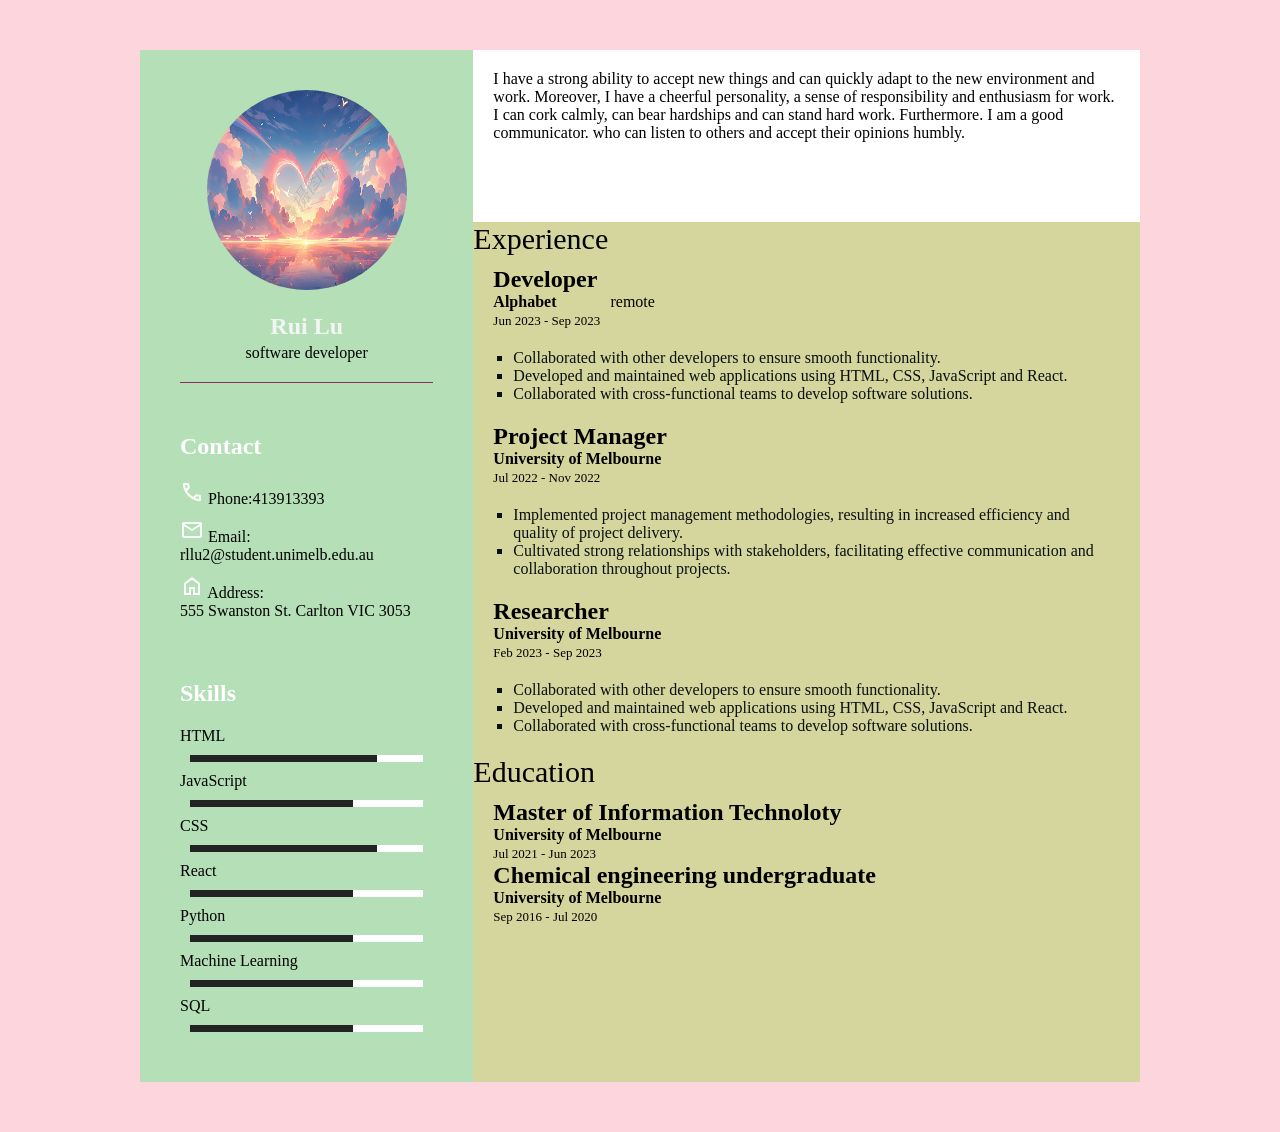
==== index.html @ f880b2fc "Update index.html" ====
<!DOCTYPE html>
<html lang="en">
<head>
    <meta charset="UTF-8">
    <meta name="viewport" content="width=device-width, initial-scale=1.0">
    <link rel="stylesheet" type="text/css" href="style.css">
    <link href="https://fonts.googleapis.com/css2?family=Material+Symbols+Outlined" rel="stylesheet" />
    <title>Document</title>
    
</head>
<body>
    <div class="container">
        <div class="left_side">
            <div class="profile">
                <img src="rui.png" alt="error">
                <h2>Rui Lu</h2>
                <span>software developer</span>
            </div>
            <div class="myInfo">
                <h3 class="title">Contact</h3>
                    <ul>
                        <li>
                            <span class="material-symbols-outlined">call</span>
                            <span>Phone:413913393</span>
                        </li>
                        <li>
                            <span class="material-symbols-outlined">mail</span>
                            <span>Email:<br>rllu2@student.unimelb.edu.au</span>
                        </li>
                        <li>
                            <span class="material-symbols-outlined">home</span>
                            <span>Address:<br>555 Swanston St. Carlton VIC 3053</span>
                        </li>
                    </ul>
            </div>
            <div class="myInfo">
                <h3 class="title">Skills</h3>
                <ul>
                    <li>HTML</li>
                    <span class="percent">
                        <div style="width: 80%;"></div>
                    </span>
                    <li>JavaScript</li>
                    <span class="percent">
                        <div style="width: 70%;"></div>
                    </span>
                    <li>CSS</li>
                    <span class="percent">
                        <div style="width: 80%;"></div>
                    </span>
                    <li>React</li>
                    <span class="percent">
                        <div style="width: 70%;"></div>
                    </span>
                    <li>Python</li>
                    <span class="percent">
                        <div style="width: 70%;"></div>
                    </span>
                    <li>Machine Learning</li>
                    <span class="percent">
                        <div style="width: 70%;"></div>
                    </span>
                    <li>SQL</li>
                    <span class="percent">
                        <div style="width: 70%;"></div>
                    </span>
                </ul>
            </div>
        </div>
        <div class="right_side">
            <div class="right_top">
                <div class="title"></div>
                <div class="about">
                    I have a strong ability to accept new things and can quickly adapt to the new
                    environment and work. Moreover, I have a cheerful personality, a sense of
                    responsibility and enthusiasm for work. I can cork calmly, can bear hardships and
                    can stand hard work. Furthermore. I am a good communicator. who can listen to
                    others and accept their opinions humbly.
                </div>
            </div>
            <div class="right_bottom">
                <div class="experience">
                    <div class="title">Experience</div>
                    <ul class="ex_table">
                        <li>
                            <h3>Developer</h3>
                            <span class="company">Alphabet</span>
                            <span style="margin-left: 50px;">remote</span>
                            <br>
                            <span class="time">Jun 2023 - Sep 2023</span>
                            <ul class="tasks">
                                <li>Collaborated with other developers to ensure smooth functionality.</li>
                                <li>Developed and maintained web applications using HTML, CSS, JavaScript
                                    and React.</li>
                                <li>Collaborated with cross-functional teams to develop software solutions.</li>
                            </ul>
                        </li>
                        <li>
                            <h3>Project Manager</h3>
                            <span class="company">University of Melbourne</span>
                            <br>
                            <span class="time">Jul 2022 - Nov 2022</span>
                            <ul class="tasks">
                                <li>Implemented project management methodologies, resulting in increased
                                    efficiency and quality of project delivery.</li>
                                <li>Cultivated strong relationships with stakeholders, facilitating effective
                                    communication and collaboration throughout projects.</li>
                            </ul>
                        </li>
                        <li>
                            <h3>Researcher</h3>
                            <span class="company">University of Melbourne</span>
                            <br>
                            <span class="time">Feb 2023 - Sep 2023</span>
                            <ul class="tasks">
                                <li>Collaborated with other developers to ensure smooth functionality.</li>
                                <li>Developed and maintained web applications using HTML, CSS, JavaScript
                                    and React.</li>
                                <li>Collaborated with cross-functional teams to develop software solutions.</li>
                            </ul>
                        </li>
                    </ul>
                </div>
                <div class="experience">
                    <div class="title">Education</div>
                    <ul class="ex_table">
                        <li>
                            <h3>Master of Information Technoloty</h3>
                            <span class="company">University of Melbourne</span>
                            <br>
                            <span class="time">Jul 2021 - Jun 2023</span>
                        </li>
                        <li>
                            <h3>Chemical engineering undergraduate</h3>
                            <span class="company">University of Melbourne</span>
                            <br>
                            <span class="time">Sep 2016 - Jul 2020</span>
                        </li>
                    </ul>
                </div>
                
            </div>
        </div>
    </div>
</body>
</html>
---- style.css ----
*{
    margin: 0;
    padding: 0;
    box-sizing: border-box;
}

body{
    background-color: rgb(252, 214, 220);
    display: flex;
    justify-content: center;
    align-items: center;
    min-height: 100vh;
    box-shadow: 0 35px 55px rgba(0, 0, 0, 0.1);
}
.container{
    position: relative;
    width: 100%;
    max-width: 1000px;
    min-height: 1000px;
    background-color: #fff;
    margin: 50px;
    display: grid;
    grid-template-columns: 1fr 2fr;
}
.container .left_side{
    position: relative;
    background-color: rgb(181, 223, 182);
    padding: 40px;
}
.container .right_side{
    position: relative;
    background-color: rgb(213, 214, 157);
    padding: 0;
    display: grid;
    grid-template-rows: 1fr 5fr;
}
.profile{
    position: relative;
    display: flex;
    flex-direction: column;
    align-items: center;
    padding-bottom: 20px;
    border-bottom: 1px solid rgb(142, 43, 95);
}
.profile img{
    width: 200px;
    height: 200px;
    border-radius: 50%;
}

.profile h2{
    color: rgb(243, 245, 245);
    font-size: 1.5em;
    margin-top: 20px;
    text-align: center;
    font-weight: 600;
    line-height: 1.4em;
}

.profile h2 span{
    font-size: 0.8em;
    font-weight: 300;
}
.myInfo{
    padding-top: 50px;
}
.myInfo .title{
    color: #fff;
    margin-bottom: 20px;
}
.myInfo ul{
    position: relative;
    list-style-type: none;
}
.myInfo ul li{
    position: relative;
    
    margin: 10px 0;
}
.myInfo .material-symbols-outlined{
    display: inline-block;
    color: #fff;
}
.myInfo .percent{
    position: relative;
    margin: 10px;
    height: 7px;
    display: block;
    background-color: #fff;
}
.myInfo .percent div{
    position: absolute;
    margin: 0%;
    height: 100%;
    background-color: #242323;
}
.right_side .right_top{
    background-color: #fff;
    width: 100%;
    height: 100%;
    padding: 20px;
}
.right_side .right_bottom .percent{
    position: relative; 
    margin-top: 5px;
    width: 100%;
    height: 6px;
    display: block;
    background-color: #fff;
}
.right_side .right_bottom .percent div{
    position: absolute;
    top: 0;
    left: 0;
    height: 100%;
    background-color: black;
}
.right_bottom .title{
    font-size: 30px;

}
.experience .ex_table{
    position: relative;
    margin: 10px 20px;
    list-style-type: none;
}
.tasks{
    position: relative;
    margin: 20px;
    color: #09100f;
    list-style-type:square;
}
.right_bottom .company{
    font-weight: bold;
}
.right_bottom .time{
    font-size: 13px;
}
h3{
    font-size: 24px;
}
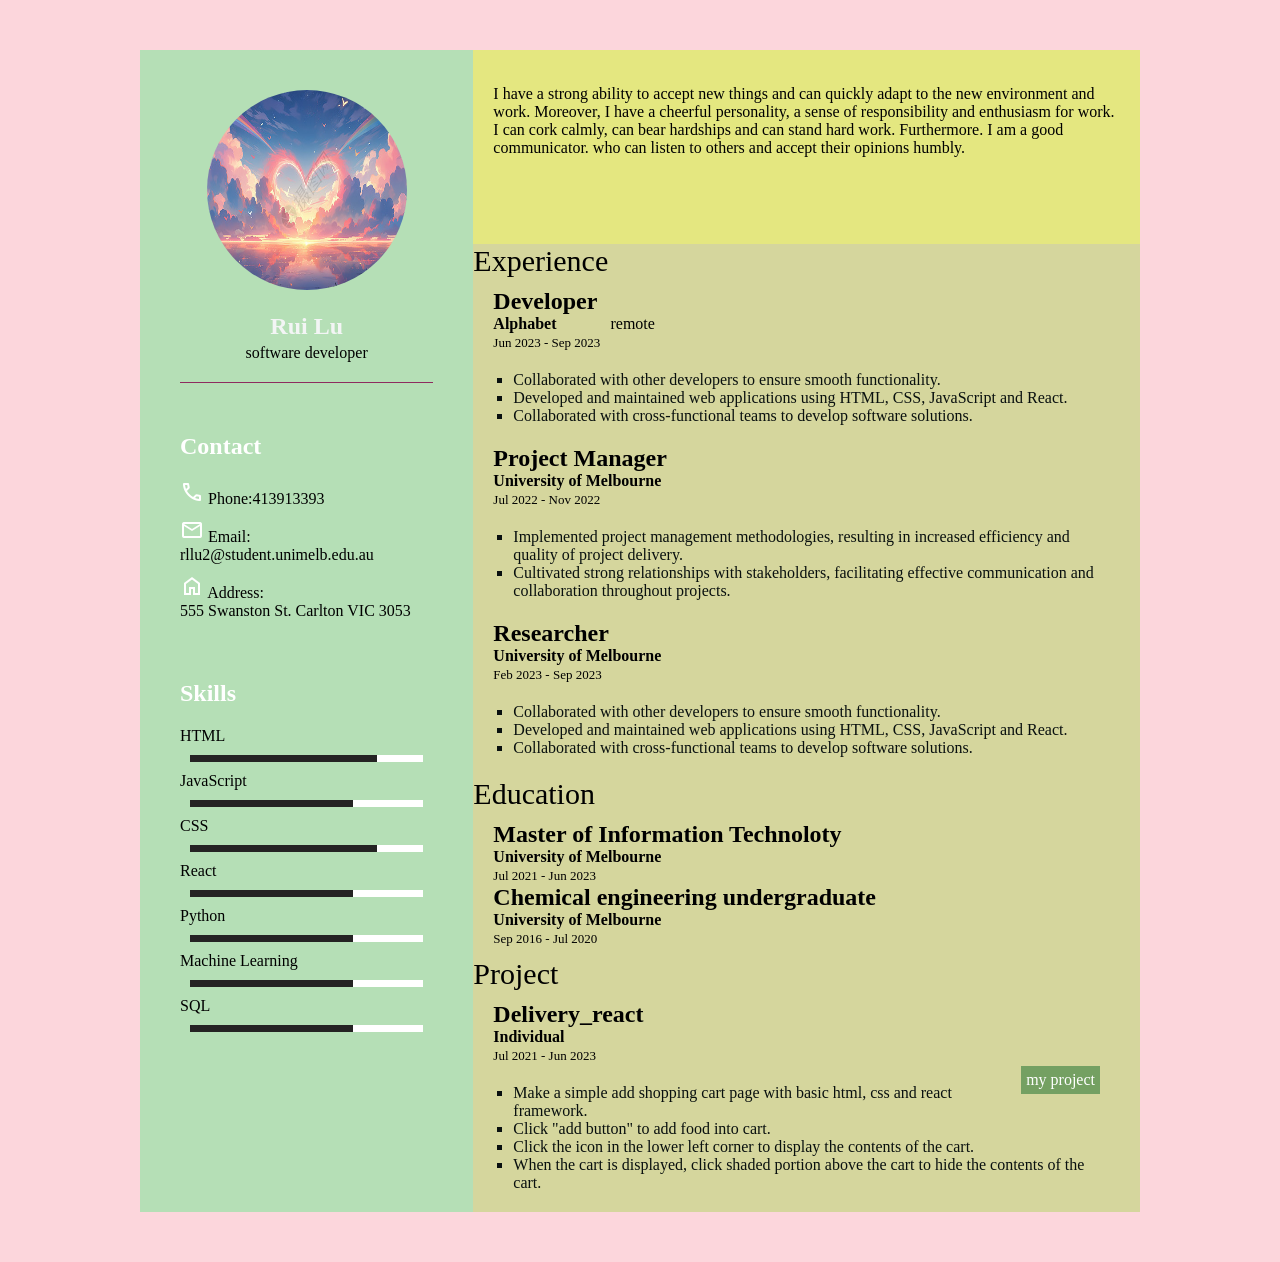
==== commit c07b1374: "update project" ====
--- a/index.html
+++ b/index.html
@@ -138,7 +138,31 @@
                         </li>
                     </ul>
                 </div>
-                
+                <div class="experience">
+                    <div class="title">Project</div>
+                    <ul class="ex_table">
+                        <li>
+                            <h3>Delivery_react</h3>
+                            <span class="company">Individual</span>
+                            <br>
+                            <span class="time">Jul 2021 - Jun 2023</span>
+                            <a class="link" href="https://rui030303.github.io/delivery_react/" role="button">my project</a>
+                            <ul class="tasks">
+                                <li>Make a simple add shopping cart page with basic html, css and react framework.</li>
+                                <li>Click "add button" to add food into cart.</li>
+                                <li>Click the icon in the lower left corner to display the contents of the cart.</li>
+                                <li>When the cart is displayed, click shaded portion above the cart  to hide 
+                                    the contents of the cart.</li>
+                            </ul>
+                        </li>
+                        <!-- <li>
+                            <h3>Chemical engineering undergraduate</h3>
+                            <span class="company">University of Melbourne</span>
+                            <br>
+                            <span class="time">Sep 2016 - Jul 2020</span>
+                        </li> -->
+                    </ul>
+                </div>
             </div>
         </div>
     </div>
--- a/style.css
+++ b/style.css
@@ -95,10 +95,19 @@
     background-color: #242323;
 }
 .right_side .right_top{
-    background-color: #fff;
+    background-color: #e4e780;
     width: 100%;
     height: 100%;
-    padding: 20px;
+    padding: 35px 20px;
+}
+.right_bottom .link{
+    box-sizing: border-box;
+    margin: 20px;
+    text-decoration: none;
+    padding: 5px;
+    background-color:rgb(116, 160, 98);
+    color: white;
+    float: right;
 }
 .right_side .right_bottom .percent{
     position: relative; 
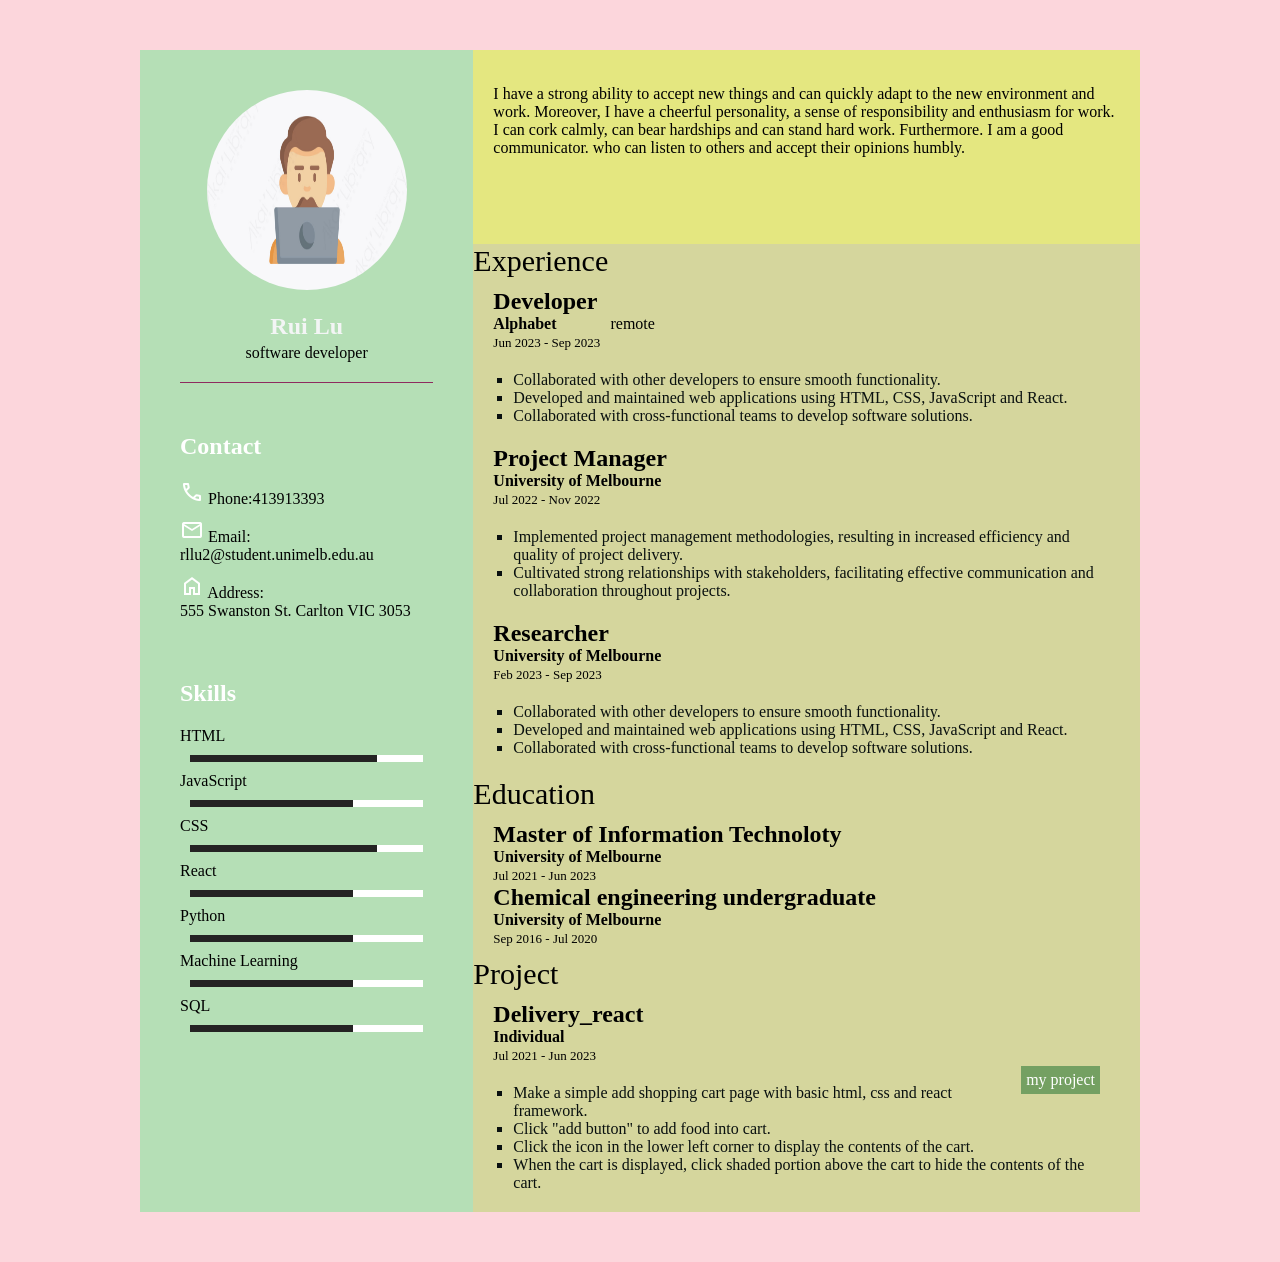
==== commit 6df306b3: "update photo" ====
--- a/index.html
+++ b/index.html
@@ -12,7 +12,7 @@
     <div class="container">
         <div class="left_side">
             <div class="profile">
-                <img src="rui.png" alt="error">
+                <img src="programmer.jpg" alt="error">
                 <h2>Rui Lu</h2>
                 <span>software developer</span>
             </div>
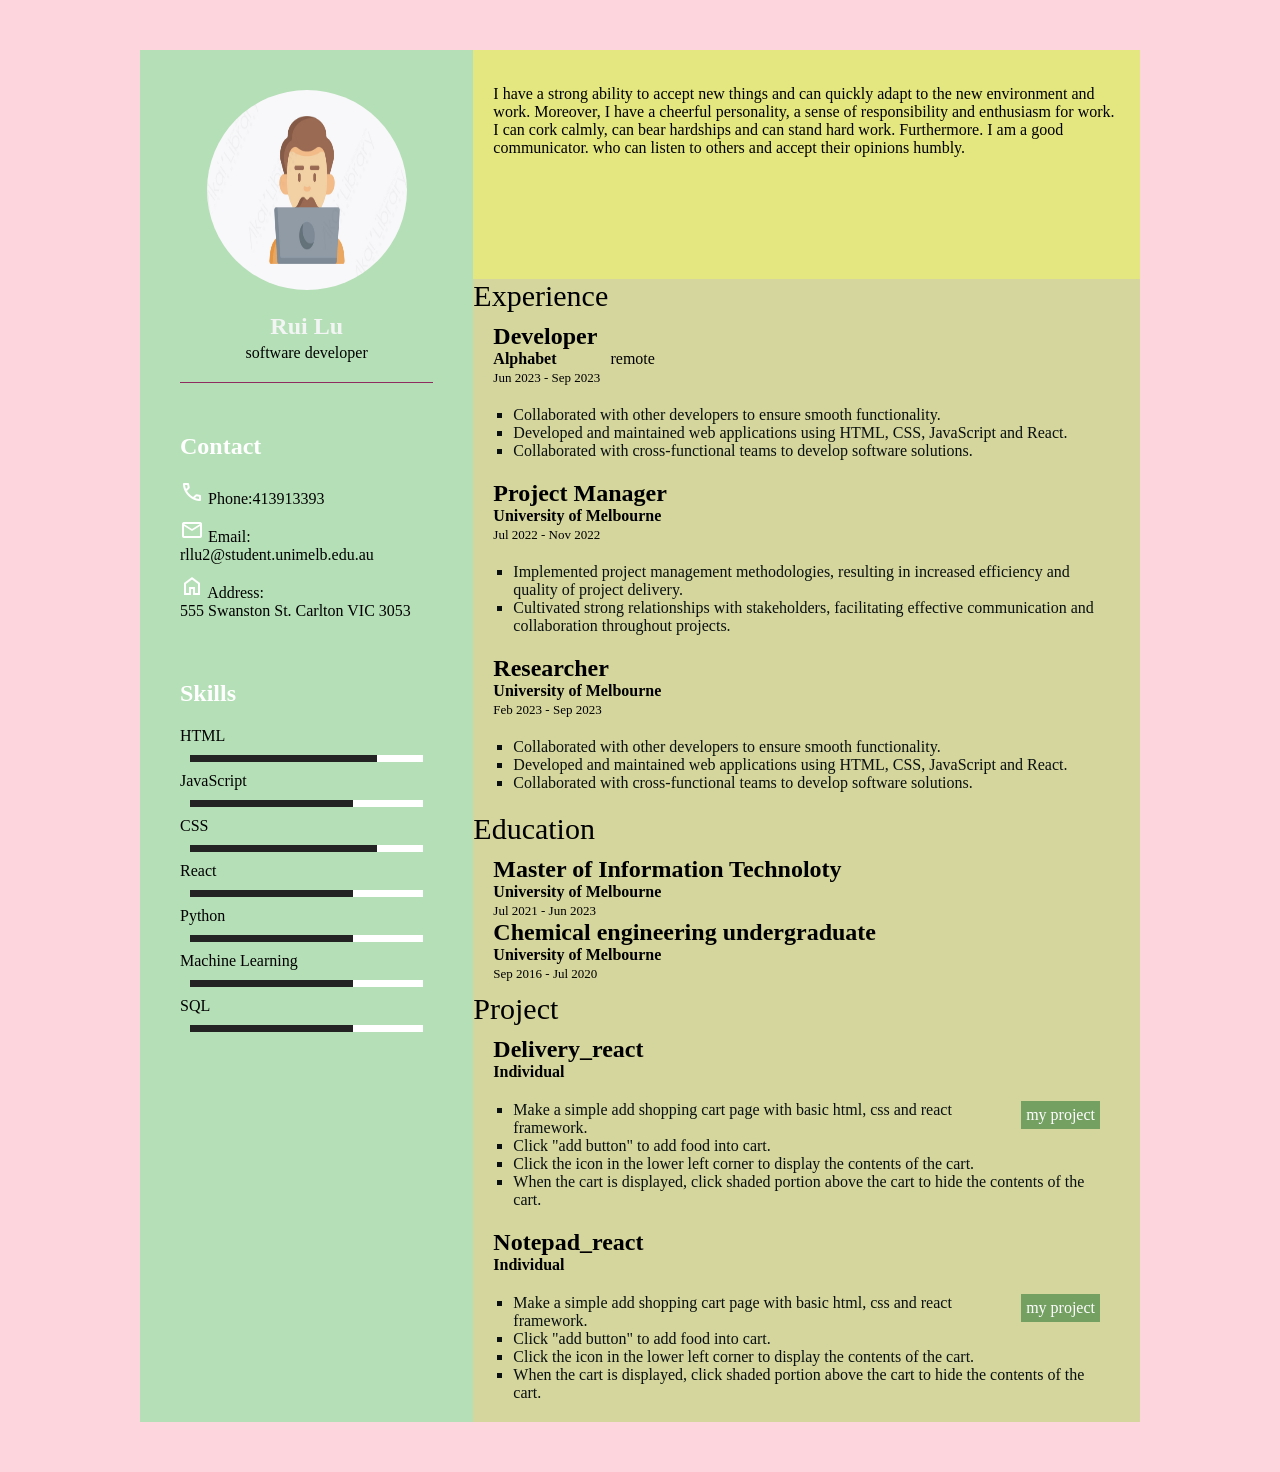
==== commit 09c83a13: "Update index.html" ====
--- a/index.html
+++ b/index.html
@@ -145,8 +145,22 @@
                             <h3>Delivery_react</h3>
                             <span class="company">Individual</span>
                             <br>
-                            <span class="time">Jul 2021 - Jun 2023</span>
+                            <!-- <span class="time">Jul 2021 - Jun 2023</span> -->
                             <a class="link" href="https://rui030303.github.io/delivery_react/" role="button">my project</a>
+                            <ul class="tasks">
+                                <li>Make a simple add shopping cart page with basic html, css and react framework.</li>
+                                <li>Click "add button" to add food into cart.</li>
+                                <li>Click the icon in the lower left corner to display the contents of the cart.</li>
+                                <li>When the cart is displayed, click shaded portion above the cart  to hide 
+                                    the contents of the cart.</li>
+                            </ul>
+                        </li>
+                        <li>
+                            <h3>Notepad_react</h3>
+                            <span class="company">Individual</span>
+                            <br>
+                            <!-- <span class="time">Jul 2021 - Jun 2023</span> -->
+                            <a class="link" href="https://rui030303.github.io/notepad2_react/" role="button">my project</a>
                             <ul class="tasks">
                                 <li>Make a simple add shopping cart page with basic html, css and react framework.</li>
                                 <li>Click "add button" to add food into cart.</li>
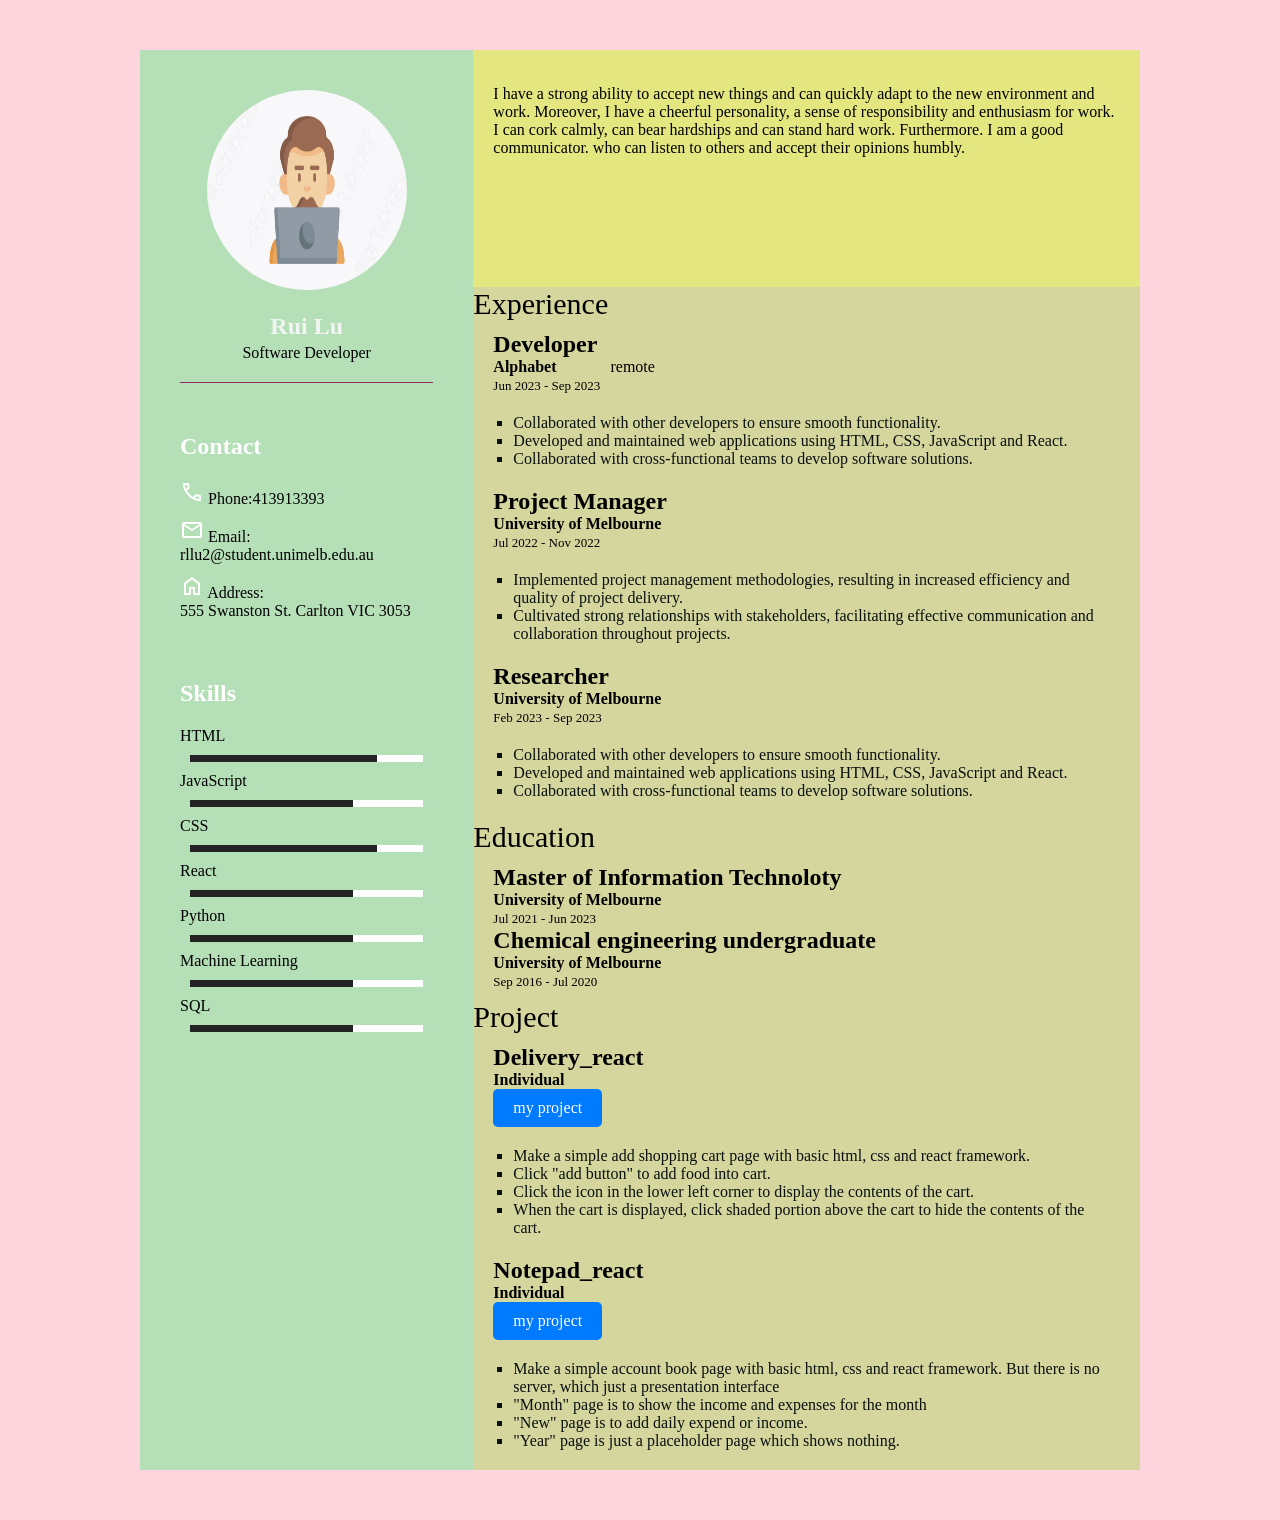
==== commit 9b3a544c: "update" ====
--- a/index.html
+++ b/index.html
@@ -14,7 +14,7 @@
             <div class="profile">
                 <img src="programmer.jpg" alt="error">
                 <h2>Rui Lu</h2>
-                <span>software developer</span>
+                <span>Software Developer</span>
             </div>
             <div class="myInfo">
                 <h3 class="title">Contact</h3>
@@ -162,11 +162,10 @@
                             <!-- <span class="time">Jul 2021 - Jun 2023</span> -->
                             <a class="link" href="https://rui030303.github.io/notepad2_react/" role="button">my project</a>
                             <ul class="tasks">
-                                <li>Make a simple add shopping cart page with basic html, css and react framework.</li>
-                                <li>Click "add button" to add food into cart.</li>
-                                <li>Click the icon in the lower left corner to display the contents of the cart.</li>
-                                <li>When the cart is displayed, click shaded portion above the cart  to hide 
-                                    the contents of the cart.</li>
+                                <li>Make a simple account book page with basic html, css and react framework. But there is no server, which just a presentation interface</li>
+                                <li>"Month" page is to show the income and expenses for the month</li>
+                                <li>"New" page is to add daily expend or income.</li>
+                                <li>"Year" page is just a placeholder page which shows nothing.</li>
                             </ul>
                         </li>
                         <!-- <li>
--- a/style.css
+++ b/style.css
@@ -101,13 +101,12 @@
     padding: 35px 20px;
 }
 .right_bottom .link{
-    box-sizing: border-box;
-    margin: 20px;
+    display: inline-block;
+    padding: 10px 20px;
+    background-color: #007bff;
+    color: white;
     text-decoration: none;
-    padding: 5px;
-    background-color:rgb(116, 160, 98);
-    color: white;
-    float: right;
+    border-radius: 5px;
 }
 .right_side .right_bottom .percent{
     position: relative; 
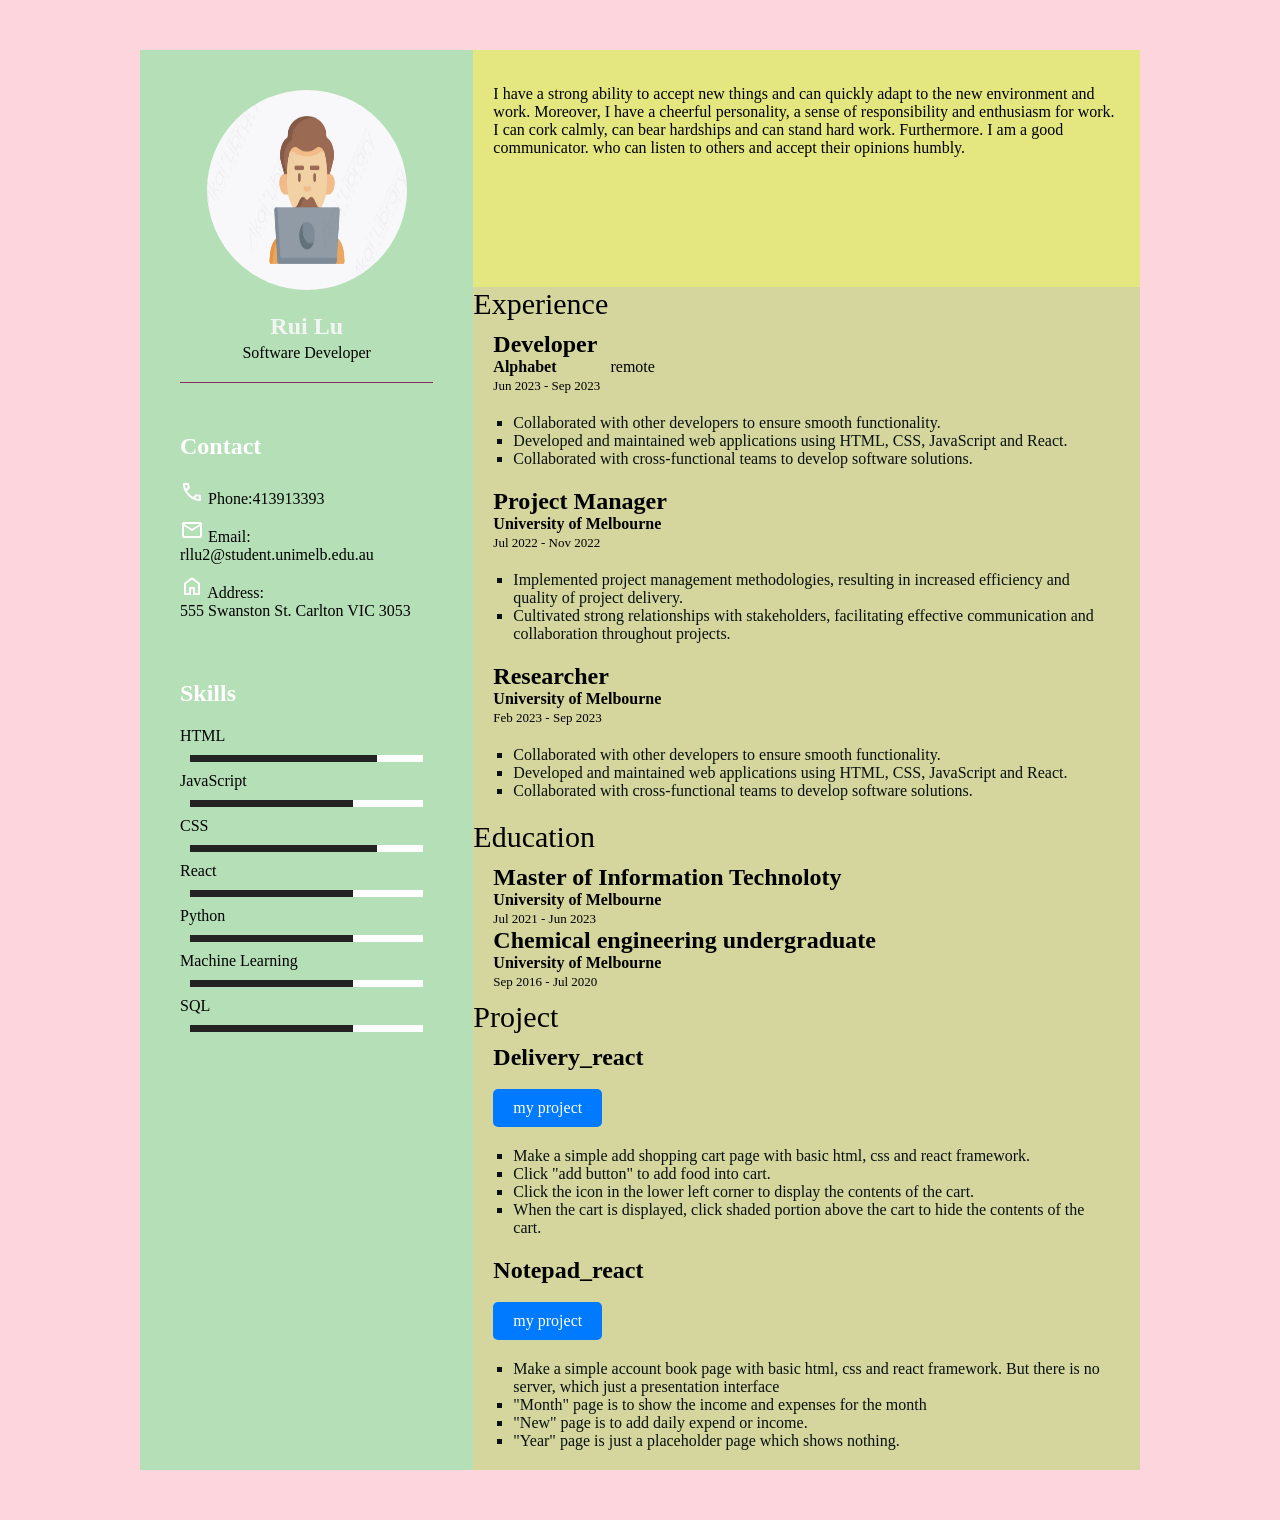
==== commit 8a903a81: "Update index.html" ====
--- a/index.html
+++ b/index.html
@@ -143,7 +143,7 @@
                     <ul class="ex_table">
                         <li>
                             <h3>Delivery_react</h3>
-                            <span class="company">Individual</span>
+                            <!-- <span class="company">Individual</span> -->
                             <br>
                             <!-- <span class="time">Jul 2021 - Jun 2023</span> -->
                             <a class="link" href="https://rui030303.github.io/delivery_react/" role="button">my project</a>
@@ -157,7 +157,7 @@
                         </li>
                         <li>
                             <h3>Notepad_react</h3>
-                            <span class="company">Individual</span>
+                            <!-- <span class="company">Individual</span> -->
                             <br>
                             <!-- <span class="time">Jul 2021 - Jun 2023</span> -->
                             <a class="link" href="https://rui030303.github.io/notepad2_react/" role="button">my project</a>
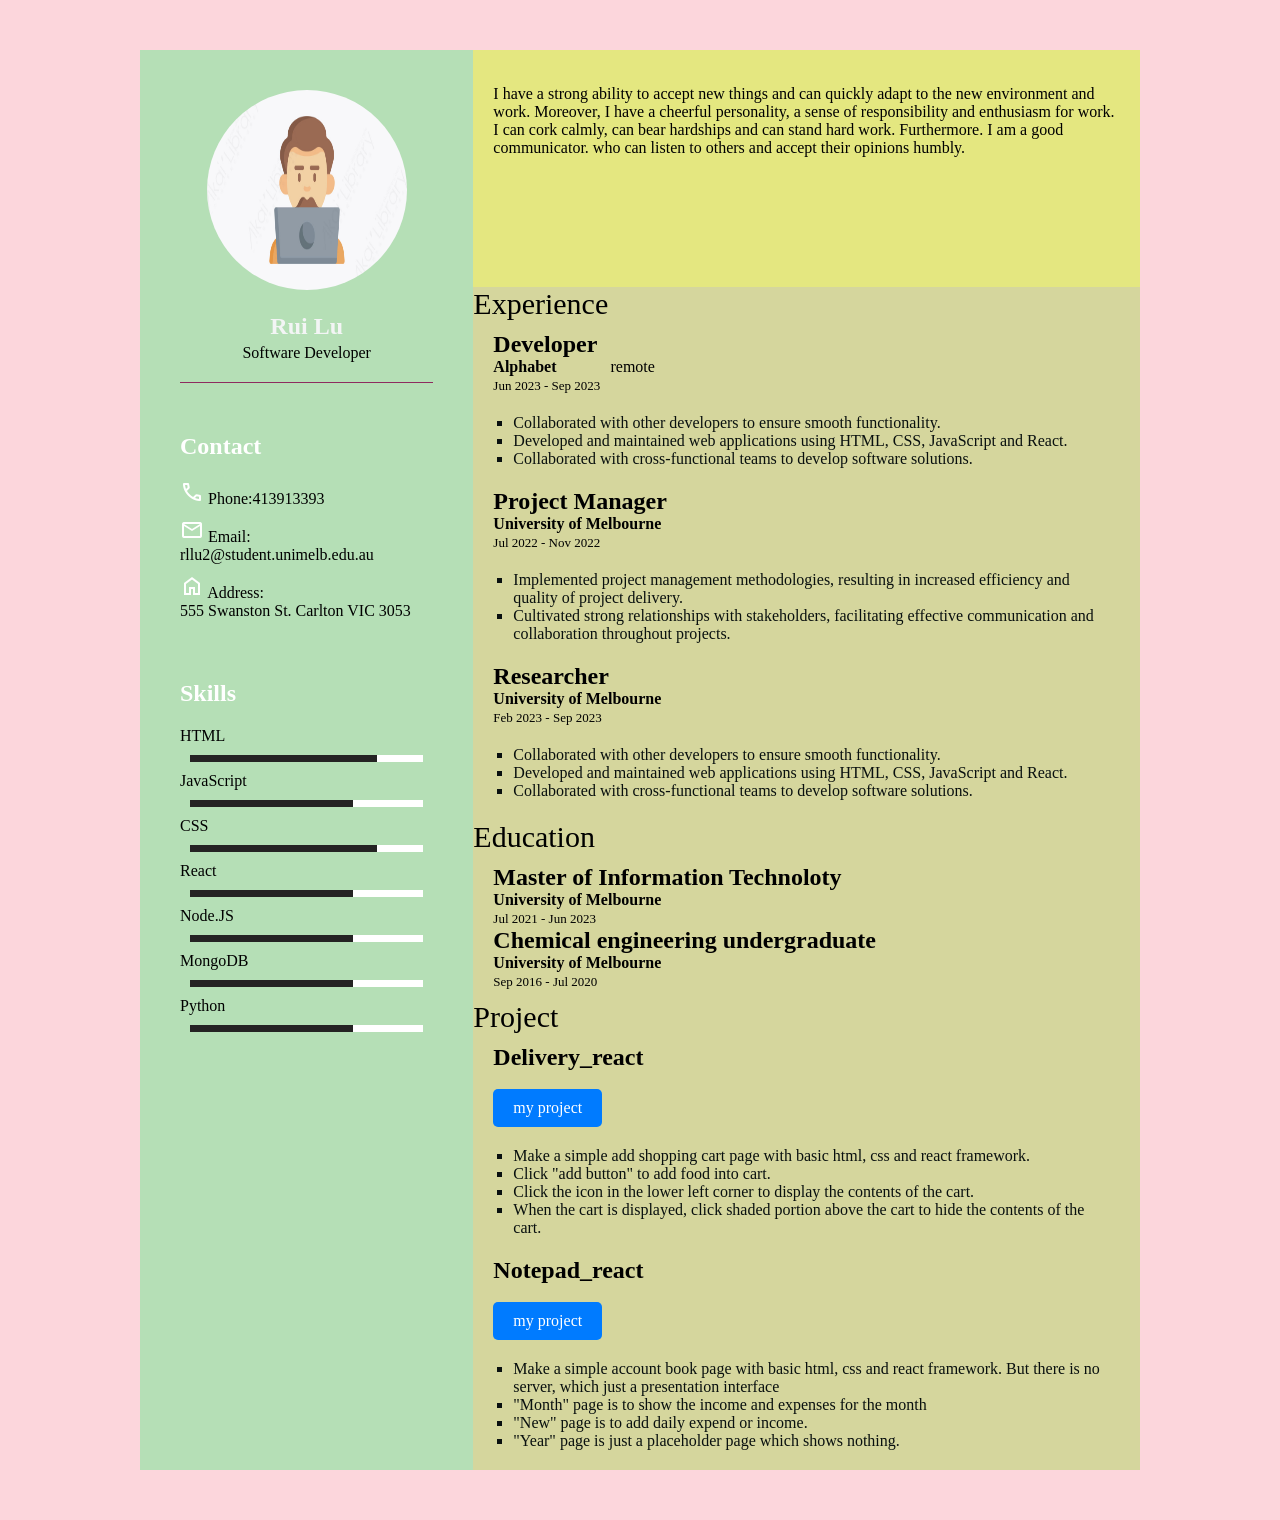
==== commit 21baca71: "Update index.html" ====
--- a/index.html
+++ b/index.html
@@ -52,15 +52,15 @@
                     <span class="percent">
                         <div style="width: 70%;"></div>
                     </span>
-                    <li>Python</li>
+                    <li>Node.JS</li>
                     <span class="percent">
                         <div style="width: 70%;"></div>
                     </span>
-                    <li>Machine Learning</li>
+                    <li>MongoDB</li>
                     <span class="percent">
                         <div style="width: 70%;"></div>
                     </span>
-                    <li>SQL</li>
+                    <li>Python</li>
                     <span class="percent">
                         <div style="width: 70%;"></div>
                     </span>
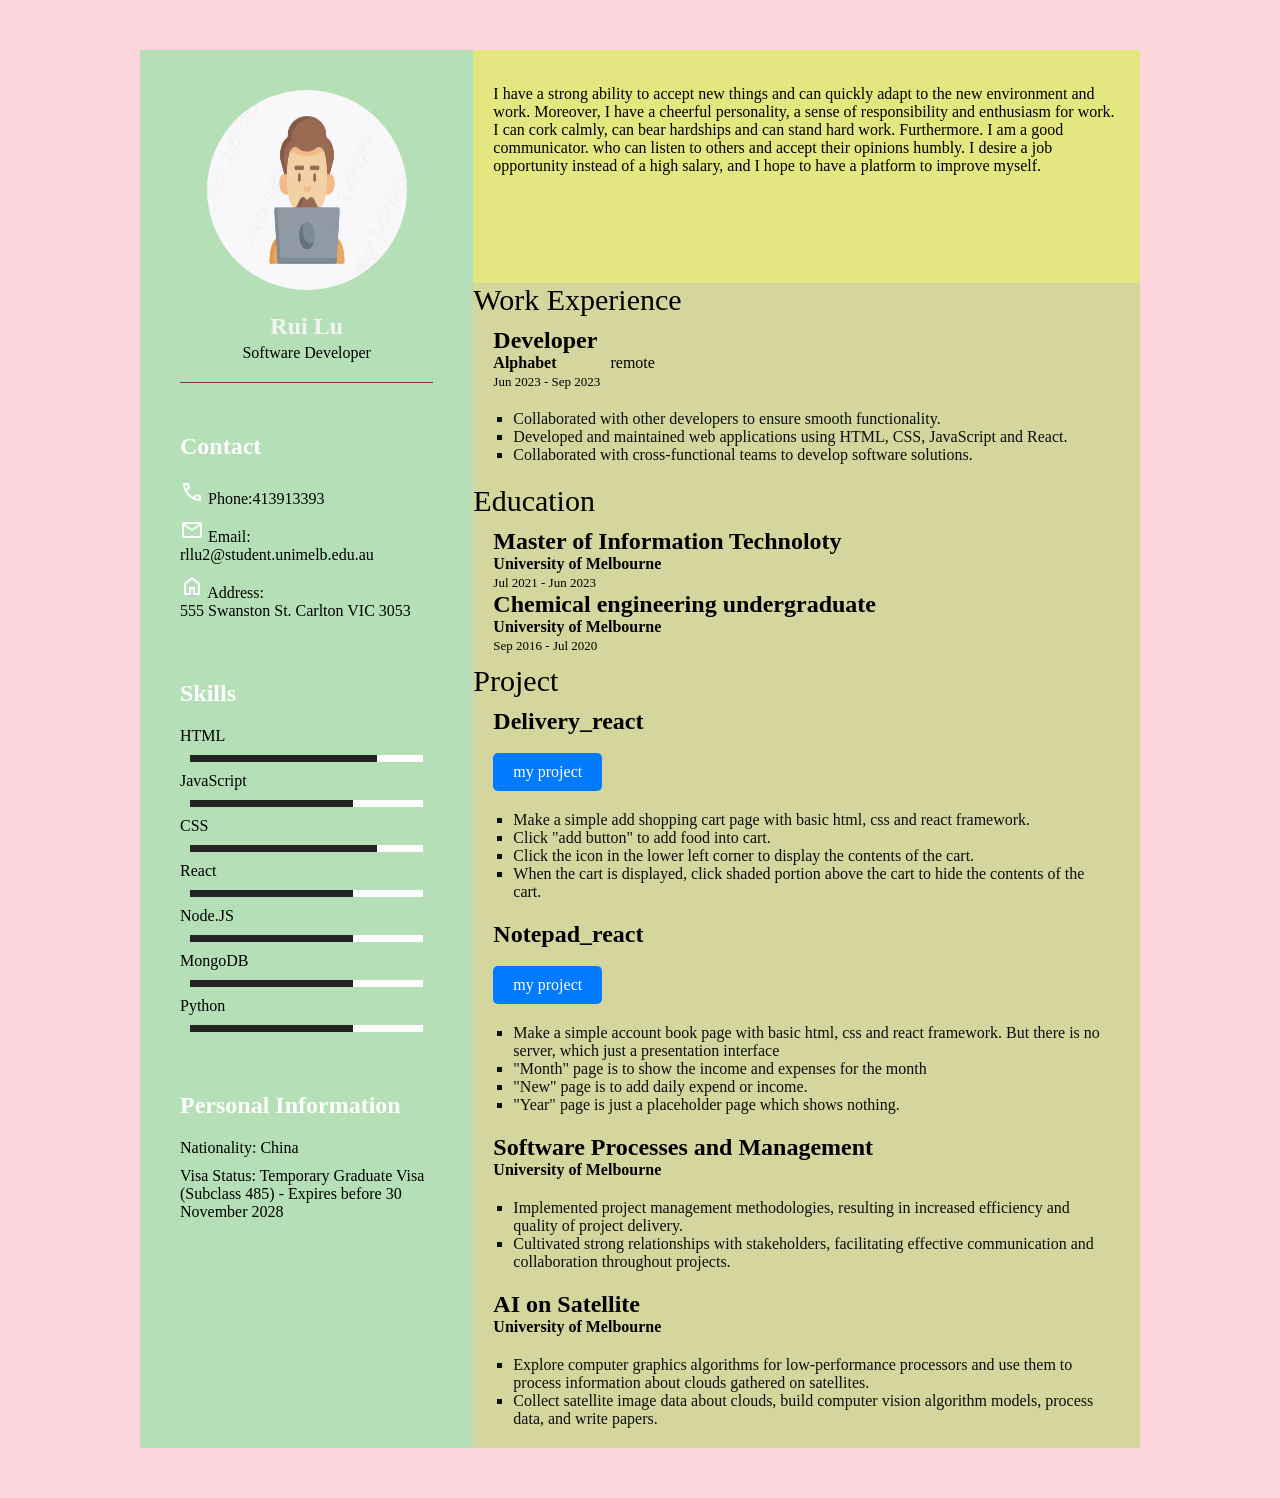
==== commit d99d0b22: "Update index.html" ====
--- a/index.html
+++ b/index.html
@@ -66,21 +66,30 @@
                     </span>
                 </ul>
             </div>
+            <div class="myInfo">
+                <h3 class="title">Personal Information</h3>
+                <ul>
+                    <li>Nationality: China</li>
+                    <li>Visa Status: Temporary Graduate Visa (Subclass 485) - Expires before 30 November 2028</li>
+                </ul>
+            </div>
         </div>
         <div class="right_side">
             <div class="right_top">
                 <div class="title"></div>
                 <div class="about">
-                    I have a strong ability to accept new things and can quickly adapt to the new
-                    environment and work. Moreover, I have a cheerful personality, a sense of
-                    responsibility and enthusiasm for work. I can cork calmly, can bear hardships and
-                    can stand hard work. Furthermore. I am a good communicator. who can listen to
-                    others and accept their opinions humbly.
+                    I have a strong ability to accept new things and can quickly adapt 
+                    to the new environment and work. Moreover, I have a cheerful personality, 
+                    a sense of responsibility and enthusiasm for work. I can cork calmly, can 
+                    bear hardships and can stand hard work. Furthermore. I am a good communicator. 
+                    who can listen to others and accept their opinions humbly. I desire a job 
+                    opportunity instead of a high salary, and I hope to have a platform to improve 
+                    myself.
                 </div>
             </div>
             <div class="right_bottom">
                 <div class="experience">
-                    <div class="title">Experience</div>
+                    <div class="title">Work Experience</div>
                     <ul class="ex_table">
                         <li>
                             <h3>Developer</h3>
@@ -95,30 +104,7 @@
                                 <li>Collaborated with cross-functional teams to develop software solutions.</li>
                             </ul>
                         </li>
-                        <li>
-                            <h3>Project Manager</h3>
-                            <span class="company">University of Melbourne</span>
-                            <br>
-                            <span class="time">Jul 2022 - Nov 2022</span>
-                            <ul class="tasks">
-                                <li>Implemented project management methodologies, resulting in increased
-                                    efficiency and quality of project delivery.</li>
-                                <li>Cultivated strong relationships with stakeholders, facilitating effective
-                                    communication and collaboration throughout projects.</li>
-                            </ul>
-                        </li>
-                        <li>
-                            <h3>Researcher</h3>
-                            <span class="company">University of Melbourne</span>
-                            <br>
-                            <span class="time">Feb 2023 - Sep 2023</span>
-                            <ul class="tasks">
-                                <li>Collaborated with other developers to ensure smooth functionality.</li>
-                                <li>Developed and maintained web applications using HTML, CSS, JavaScript
-                                    and React.</li>
-                                <li>Collaborated with cross-functional teams to develop software solutions.</li>
-                            </ul>
-                        </li>
+                        
                     </ul>
                 </div>
                 <div class="experience">
@@ -168,6 +154,31 @@
                                 <li>"Year" page is just a placeholder page which shows nothing.</li>
                             </ul>
                         </li>
+                        <li>
+                            <h3>Software Processes and Management</h3>
+                            <span class="company">University of Melbourne</span>
+                            
+                            <!-- <span class="time">Jul 2022 - Nov 2022</span> -->
+                            <ul class="tasks">
+                                <li>Implemented project management methodologies, resulting in increased
+                                    efficiency and quality of project delivery.</li>
+                                <li>Cultivated strong relationships with stakeholders, facilitating effective
+                                    communication and collaboration throughout projects.</li>
+                            </ul>
+                        </li>
+                        <li>
+                            <h3>AI on Satellite</h3>
+                            <span class="company">University of Melbourne</span>
+                            
+                            <!-- <span class="time">Feb 2023 - Sep 2023</span> -->
+                            <ul class="tasks">
+                                <li>Explore computer graphics algorithms for low-performance processors and
+                                    use them to process information about clouds gathered on satellites.</li>
+                                <li>Collect satellite image data about clouds, build computer vision algorithm
+                                    models, process data, and write papers.</li>
+                                
+                            </ul>
+                        </li>
                         <!-- <li>
                             <h3>Chemical engineering undergraduate</h3>
                             <span class="company">University of Melbourne</span>
